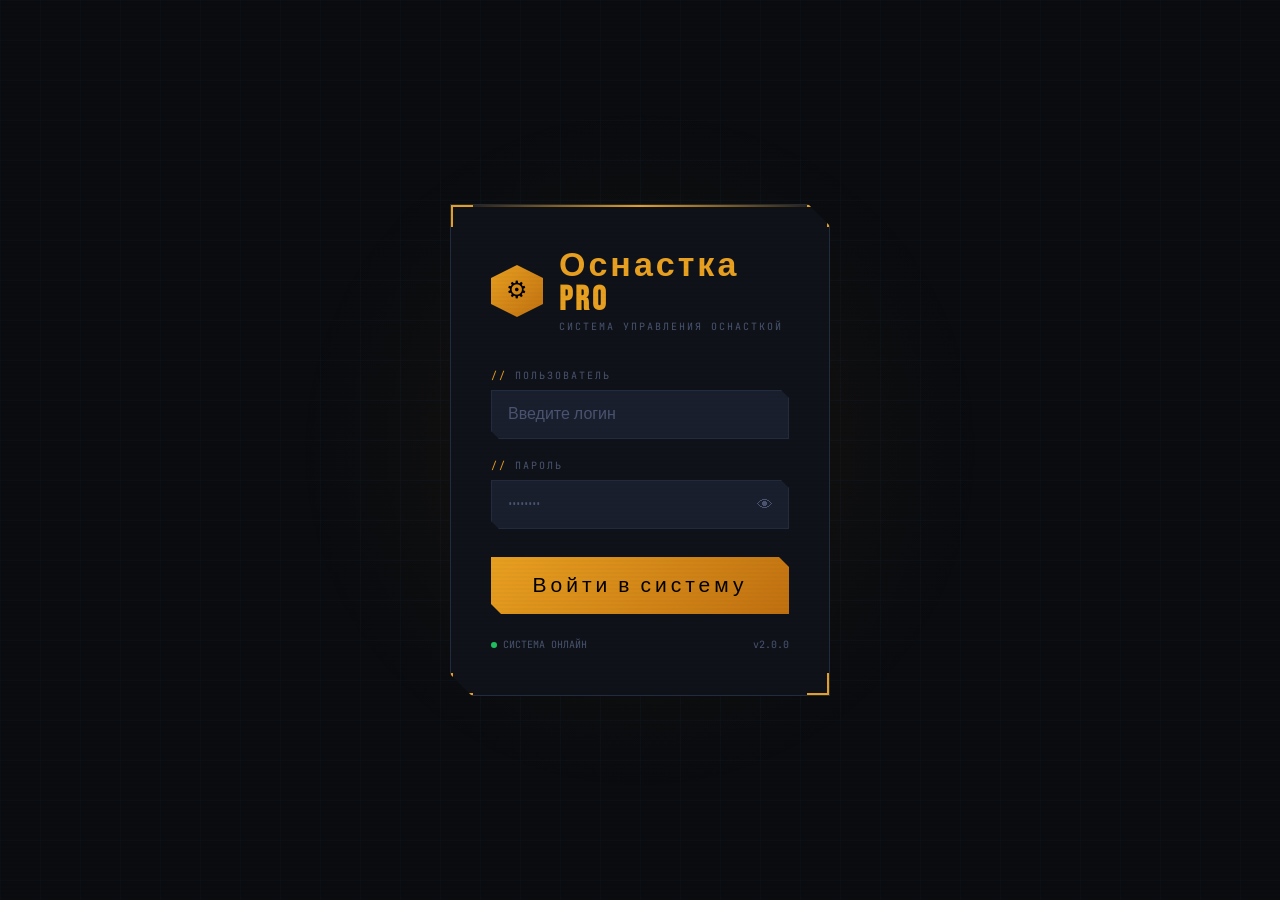
==== login.html @ 9332252e "Add files via upload" ====
<!DOCTYPE html>
<html lang="ru">
<head>
    <meta charset="UTF-8">
    <meta name="viewport" content="width=device-width, initial-scale=1.0">
    <title>Оснастка PRO — Вход</title>
    <link href="https://fonts.googleapis.com/css2?family=Bebas+Neue&family=JetBrains+Mono:wght@400;600&family=Rajdhani:wght@500;600;700&display=swap" rel="stylesheet">
    <style>
        :root{--ink:#0a0c10;--steel:#141824;--panel:#0f1319;--border:#232b3e;--accent:#e8a020;--text:#c8d0e0;--muted:#4a5470;--danger:#e03030;--ok:#20c060}
        *{margin:0;padding:0;box-sizing:border-box}
        body{font-family:'Rajdhani',sans-serif;background:var(--ink);min-height:100vh;display:flex;align-items:center;justify-content:center;overflow:hidden;position:relative}
        body::before{content:'';position:fixed;inset:0;background-image:linear-gradient(rgba(59,125,216,.04) 1px,transparent 1px),linear-gradient(90deg,rgba(59,125,216,.04) 1px,transparent 1px);background-size:40px 40px;pointer-events:none}
        body::after{content:'';position:fixed;width:700px;height:700px;border-radius:50%;background:radial-gradient(circle,rgba(232,160,32,.06) 0%,transparent 70%);top:50%;left:50%;transform:translate(-50%,-50%);pointer-events:none;animation:glow 4s ease-in-out infinite}
        @keyframes glow{0%,100%{opacity:1;transform:translate(-50%,-50%) scale(1)}50%{opacity:.5;transform:translate(-50%,-50%) scale(1.15)}}
        .scanline{position:fixed;inset:0;background:repeating-linear-gradient(0deg,transparent,transparent 2px,rgba(0,0,0,.015) 2px,rgba(0,0,0,.015) 4px);pointer-events:none;z-index:9999}
        .wrap{width:100%;max-width:420px;padding:20px;position:relative;z-index:1}
        .card{background:var(--panel);border:1px solid var(--border);padding:44px 40px;position:relative;clip-path:polygon(0 0,calc(100% - 22px) 0,100% 22px,100% 100%,22px 100%,0 calc(100% - 22px))}
        .card::before{content:'';position:absolute;top:0;left:0;right:0;height:2px;background:linear-gradient(90deg,transparent,var(--accent),transparent)}
        .corner{position:absolute;width:22px;height:22px}
        .tl{top:0;left:0;border-top:2px solid var(--accent);border-left:2px solid var(--accent)}
        .tr{top:0;right:0;border-top:2px solid var(--accent);border-right:2px solid var(--accent)}
        .bl{bottom:0;left:0;border-bottom:2px solid var(--accent);border-left:2px solid var(--accent)}
        .br{bottom:0;right:0;border-bottom:2px solid var(--accent);border-right:2px solid var(--accent)}
        .brand{display:flex;align-items:center;gap:16px;margin-bottom:36px}
        .brand-hex{width:52px;height:52px;background:linear-gradient(135deg,var(--accent),#c07010);clip-path:polygon(50% 0%,100% 25%,100% 75%,50% 100%,0 75%,0 25%);display:flex;align-items:center;justify-content:center;font-size:24px;flex-shrink:0}
        .brand h1{font-family:'Bebas Neue',sans-serif;font-size:34px;color:var(--accent);letter-spacing:3px;line-height:1}
        .brand p{font-family:'JetBrains Mono',monospace;font-size:10px;color:var(--muted);letter-spacing:2px;text-transform:uppercase;margin-top:3px}
        .lbl{font-family:'JetBrains Mono',monospace;font-size:10px;text-transform:uppercase;letter-spacing:2px;color:var(--muted);margin-bottom:8px}
        .lbl span{color:var(--accent)}
        .field{margin-bottom:20px}
        input[type=text],input[type=password]{width:100%;padding:13px 46px 13px 16px;background:#1a1f2e;border:1px solid var(--border);color:var(--text);font-family:'Rajdhani',sans-serif;font-size:16px;font-weight:500;outline:none;transition:.2s;clip-path:polygon(0 0,calc(100% - 8px) 0,100% 8px,100% 100%,8px 100%,0 calc(100% - 8px))}
        input::placeholder{color:var(--muted)}
        input:focus{border-color:var(--accent);background:#1e2535;box-shadow:0 0 0 1px var(--accent),inset 0 0 20px rgba(232,160,32,.03)}
        .pw-wrap{position:relative}
        .eye{position:absolute;right:12px;top:50%;transform:translateY(-50%);background:none;border:none;color:var(--muted);cursor:pointer;font-size:16px;padding:4px;transition:color .2s}
        .eye:hover{color:var(--accent)}
        .err{display:none;background:rgba(224,48,48,.1);border:1px solid rgba(224,48,48,.3);color:#ff7070;padding:12px 16px;font-family:'JetBrains Mono',monospace;font-size:11px;margin-bottom:20px;clip-path:polygon(0 0,calc(100% - 6px) 0,100% 6px,100% 100%,6px 100%,0 calc(100% - 6px))}
        .err.on{display:block;animation:shake .3s}
        @keyframes shake{0%,100%{transform:translateX(0)}25%{transform:translateX(-8px)}75%{transform:translateX(8px)}}
        .btn{width:100%;padding:16px;background:linear-gradient(135deg,var(--accent),#c07010);border:none;color:#000;font-family:'Bebas Neue',sans-serif;font-size:21px;letter-spacing:4px;cursor:pointer;position:relative;overflow:hidden;transition:.2s;clip-path:polygon(0 0,calc(100% - 10px) 0,100% 10px,100% 100%,10px 100%,0 calc(100% - 10px));margin-top:8px}
        .btn::after{content:'';position:absolute;inset:0;background:linear-gradient(90deg,transparent,rgba(255,255,255,.2),transparent);transform:translateX(-100%);transition:.4s}
        .btn:hover{transform:translateY(-2px);box-shadow:0 8px 24px rgba(232,160,32,.3)}
        .btn:hover::after{transform:translateX(100%)}
        .btn:active{transform:translateY(0)}
        .btn.busy{pointer-events:none;opacity:.7}
        .footer{margin-top:24px;display:flex;justify-content:space-between;font-family:'JetBrains Mono',monospace;font-size:10px;color:var(--muted)}
        .status{display:flex;align-items:center;gap:6px}
        .dot{width:6px;height:6px;border-radius:50%;background:var(--ok);animation:blink 2s ease-in-out infinite}
        @keyframes blink{0%,100%{opacity:1}50%{opacity:.3}}
    </style>
</head>
<body>
<div class="scanline"></div>
<div class="wrap">
    <div class="card">
        <div class="corner tl"></div><div class="corner tr"></div>
        <div class="corner bl"></div><div class="corner br"></div>
        <div class="brand">
            <div class="brand-hex">⚙</div>
            <div><h1>Оснастка PRO</h1><p>Система управления оснасткой</p></div>
        </div>
        <div id="err" class="err"></div>
        <div class="field">
            <div class="lbl"><span>//</span> Пользователь</div>
            <input type="text" id="username" placeholder="Введите логин" autocomplete="off" autocapitalize="none">
        </div>
        <div class="field">
            <div class="lbl"><span>//</span> Пароль</div>
            <div class="pw-wrap">
                <input type="password" id="password" placeholder="••••••••">
                <button class="eye" onclick="togglePass(this)" type="button" tabindex="-1">👁</button>
            </div>
        </div>
        <button class="btn" id="loginBtn" onclick="login()">Войти в систему</button>
        <div class="footer">
            <span class="status"><span class="dot"></span>СИСТЕМА ОНЛАЙН</span>
            <span>v2.0.0</span>
        </div>
    </div>
</div>
<script>
function togglePass(btn){const i=document.getElementById('password');i.type=i.type==='password'?'text':'password';btn.textContent=i.type==='password'?'👁':'🙈'}
async function login(){
    const u=document.getElementById('username').value.trim(),
          p=document.getElementById('password').value,
          e=document.getElementById('err'),
          b=document.getElementById('loginBtn');
    e.classList.remove('on');
    if(!u||!p){e.textContent='// ОШИБКА: Заполните все поля';e.classList.add('on');return}
    b.textContent='АВТОРИЗАЦИЯ...';b.classList.add('busy');
    try{
        const r=await fetch('auth.php',{method:'POST',headers:{'Content-Type':'application/json'},body:JSON.stringify({username:u,password:p})});
        const d=await r.json();
        if(d.success){b.textContent='✓ ДОСТУП РАЗРЕШЁН';b.style.background='linear-gradient(135deg,#20c060,#108040)';setTimeout(()=>{window.location.href='index.html'},500)}
        else{e.textContent='// ОШИБКА: '+(d.error||'Неверный логин или пароль');e.classList.add('on');b.textContent='Войти в систему';b.classList.remove('busy')}
    }catch{e.textContent='// ОШИБКА: Нет соединения с сервером';e.classList.add('on');b.textContent='Войти в систему';b.classList.remove('busy')}
}
document.addEventListener('keydown',e=>{if(e.key==='Enter')login()});
</script>
</body>
</html>
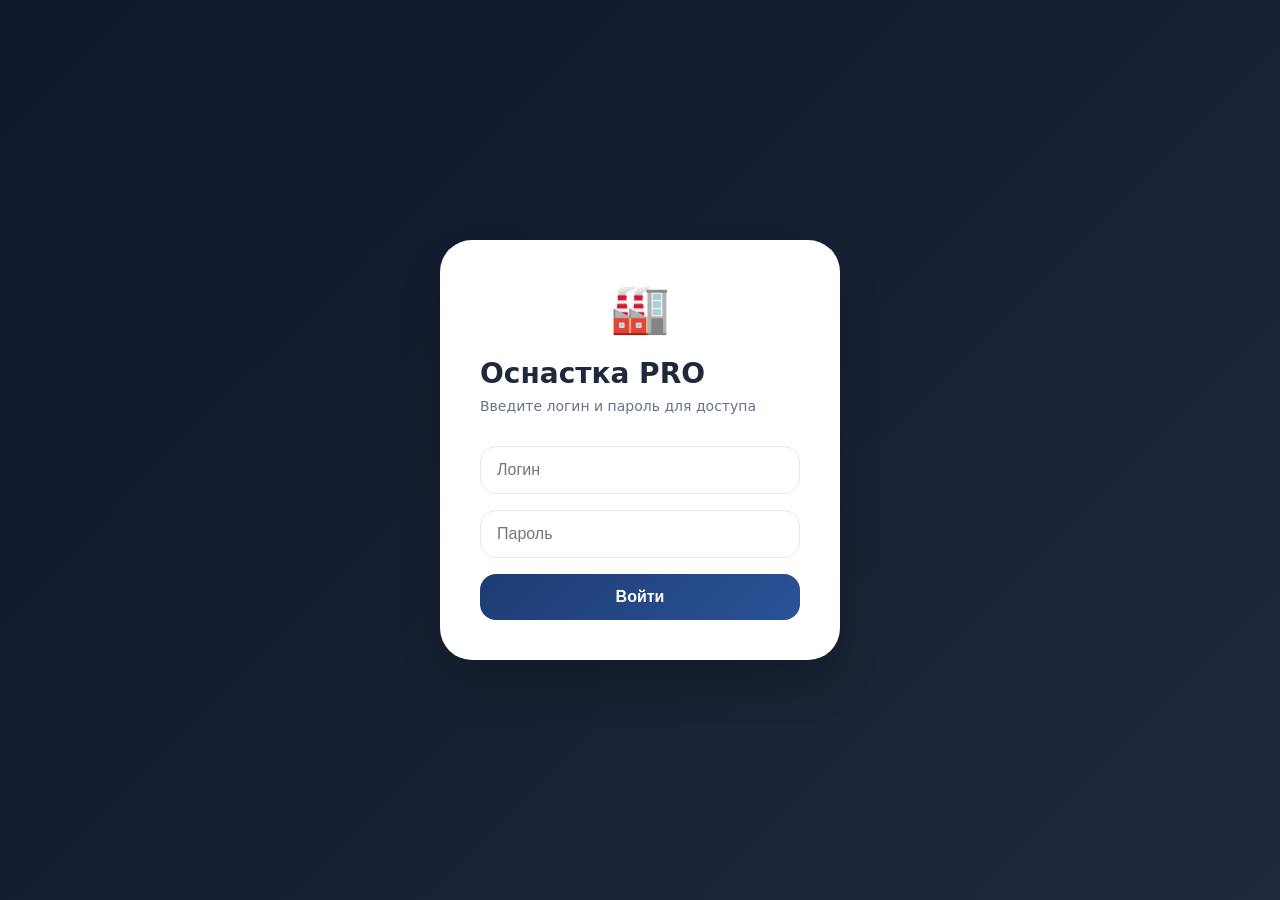
==== commit 5594d17e: "Add files via upload" ====
--- a/login.html
+++ b/login.html
@@ -1,101 +1,148 @@
-<!DOCTYPE html>
-<html lang="ru">
-<head>
-    <meta charset="UTF-8">
-    <meta name="viewport" content="width=device-width, initial-scale=1.0">
-    <title>Оснастка PRO — Вход</title>
-    <link href="https://fonts.googleapis.com/css2?family=Bebas+Neue&family=JetBrains+Mono:wght@400;600&family=Rajdhani:wght@500;600;700&display=swap" rel="stylesheet">
-    <style>
-        :root{--ink:#0a0c10;--steel:#141824;--panel:#0f1319;--border:#232b3e;--accent:#e8a020;--text:#c8d0e0;--muted:#4a5470;--danger:#e03030;--ok:#20c060}
-        *{margin:0;padding:0;box-sizing:border-box}
-        body{font-family:'Rajdhani',sans-serif;background:var(--ink);min-height:100vh;display:flex;align-items:center;justify-content:center;overflow:hidden;position:relative}
-        body::before{content:'';position:fixed;inset:0;background-image:linear-gradient(rgba(59,125,216,.04) 1px,transparent 1px),linear-gradient(90deg,rgba(59,125,216,.04) 1px,transparent 1px);background-size:40px 40px;pointer-events:none}
-        body::after{content:'';position:fixed;width:700px;height:700px;border-radius:50%;background:radial-gradient(circle,rgba(232,160,32,.06) 0%,transparent 70%);top:50%;left:50%;transform:translate(-50%,-50%);pointer-events:none;animation:glow 4s ease-in-out infinite}
-        @keyframes glow{0%,100%{opacity:1;transform:translate(-50%,-50%) scale(1)}50%{opacity:.5;transform:translate(-50%,-50%) scale(1.15)}}
-        .scanline{position:fixed;inset:0;background:repeating-linear-gradient(0deg,transparent,transparent 2px,rgba(0,0,0,.015) 2px,rgba(0,0,0,.015) 4px);pointer-events:none;z-index:9999}
-        .wrap{width:100%;max-width:420px;padding:20px;position:relative;z-index:1}
-        .card{background:var(--panel);border:1px solid var(--border);padding:44px 40px;position:relative;clip-path:polygon(0 0,calc(100% - 22px) 0,100% 22px,100% 100%,22px 100%,0 calc(100% - 22px))}
-        .card::before{content:'';position:absolute;top:0;left:0;right:0;height:2px;background:linear-gradient(90deg,transparent,var(--accent),transparent)}
-        .corner{position:absolute;width:22px;height:22px}
-        .tl{top:0;left:0;border-top:2px solid var(--accent);border-left:2px solid var(--accent)}
-        .tr{top:0;right:0;border-top:2px solid var(--accent);border-right:2px solid var(--accent)}
-        .bl{bottom:0;left:0;border-bottom:2px solid var(--accent);border-left:2px solid var(--accent)}
-        .br{bottom:0;right:0;border-bottom:2px solid var(--accent);border-right:2px solid var(--accent)}
-        .brand{display:flex;align-items:center;gap:16px;margin-bottom:36px}
-        .brand-hex{width:52px;height:52px;background:linear-gradient(135deg,var(--accent),#c07010);clip-path:polygon(50% 0%,100% 25%,100% 75%,50% 100%,0 75%,0 25%);display:flex;align-items:center;justify-content:center;font-size:24px;flex-shrink:0}
-        .brand h1{font-family:'Bebas Neue',sans-serif;font-size:34px;color:var(--accent);letter-spacing:3px;line-height:1}
-        .brand p{font-family:'JetBrains Mono',monospace;font-size:10px;color:var(--muted);letter-spacing:2px;text-transform:uppercase;margin-top:3px}
-        .lbl{font-family:'JetBrains Mono',monospace;font-size:10px;text-transform:uppercase;letter-spacing:2px;color:var(--muted);margin-bottom:8px}
-        .lbl span{color:var(--accent)}
-        .field{margin-bottom:20px}
-        input[type=text],input[type=password]{width:100%;padding:13px 46px 13px 16px;background:#1a1f2e;border:1px solid var(--border);color:var(--text);font-family:'Rajdhani',sans-serif;font-size:16px;font-weight:500;outline:none;transition:.2s;clip-path:polygon(0 0,calc(100% - 8px) 0,100% 8px,100% 100%,8px 100%,0 calc(100% - 8px))}
-        input::placeholder{color:var(--muted)}
-        input:focus{border-color:var(--accent);background:#1e2535;box-shadow:0 0 0 1px var(--accent),inset 0 0 20px rgba(232,160,32,.03)}
-        .pw-wrap{position:relative}
-        .eye{position:absolute;right:12px;top:50%;transform:translateY(-50%);background:none;border:none;color:var(--muted);cursor:pointer;font-size:16px;padding:4px;transition:color .2s}
-        .eye:hover{color:var(--accent)}
-        .err{display:none;background:rgba(224,48,48,.1);border:1px solid rgba(224,48,48,.3);color:#ff7070;padding:12px 16px;font-family:'JetBrains Mono',monospace;font-size:11px;margin-bottom:20px;clip-path:polygon(0 0,calc(100% - 6px) 0,100% 6px,100% 100%,6px 100%,0 calc(100% - 6px))}
-        .err.on{display:block;animation:shake .3s}
-        @keyframes shake{0%,100%{transform:translateX(0)}25%{transform:translateX(-8px)}75%{transform:translateX(8px)}}
-        .btn{width:100%;padding:16px;background:linear-gradient(135deg,var(--accent),#c07010);border:none;color:#000;font-family:'Bebas Neue',sans-serif;font-size:21px;letter-spacing:4px;cursor:pointer;position:relative;overflow:hidden;transition:.2s;clip-path:polygon(0 0,calc(100% - 10px) 0,100% 10px,100% 100%,10px 100%,0 calc(100% - 10px));margin-top:8px}
-        .btn::after{content:'';position:absolute;inset:0;background:linear-gradient(90deg,transparent,rgba(255,255,255,.2),transparent);transform:translateX(-100%);transition:.4s}
-        .btn:hover{transform:translateY(-2px);box-shadow:0 8px 24px rgba(232,160,32,.3)}
-        .btn:hover::after{transform:translateX(100%)}
-        .btn:active{transform:translateY(0)}
-        .btn.busy{pointer-events:none;opacity:.7}
-        .footer{margin-top:24px;display:flex;justify-content:space-between;font-family:'JetBrains Mono',monospace;font-size:10px;color:var(--muted)}
-        .status{display:flex;align-items:center;gap:6px}
-        .dot{width:6px;height:6px;border-radius:50%;background:var(--ok);animation:blink 2s ease-in-out infinite}
-        @keyframes blink{0%,100%{opacity:1}50%{opacity:.3}}
-    </style>
-</head>
-<body>
-<div class="scanline"></div>
-<div class="wrap">
-    <div class="card">
-        <div class="corner tl"></div><div class="corner tr"></div>
-        <div class="corner bl"></div><div class="corner br"></div>
-        <div class="brand">
-            <div class="brand-hex">⚙</div>
-            <div><h1>Оснастка PRO</h1><p>Система управления оснасткой</p></div>
-        </div>
-        <div id="err" class="err"></div>
-        <div class="field">
-            <div class="lbl"><span>//</span> Пользователь</div>
-            <input type="text" id="username" placeholder="Введите логин" autocomplete="off" autocapitalize="none">
-        </div>
-        <div class="field">
-            <div class="lbl"><span>//</span> Пароль</div>
-            <div class="pw-wrap">
-                <input type="password" id="password" placeholder="••••••••">
-                <button class="eye" onclick="togglePass(this)" type="button" tabindex="-1">👁</button>
-            </div>
-        </div>
-        <button class="btn" id="loginBtn" onclick="login()">Войти в систему</button>
-        <div class="footer">
-            <span class="status"><span class="dot"></span>СИСТЕМА ОНЛАЙН</span>
-            <span>v2.0.0</span>
-        </div>
-    </div>
-</div>
-<script>
-function togglePass(btn){const i=document.getElementById('password');i.type=i.type==='password'?'text':'password';btn.textContent=i.type==='password'?'👁':'🙈'}
-async function login(){
-    const u=document.getElementById('username').value.trim(),
-          p=document.getElementById('password').value,
-          e=document.getElementById('err'),
-          b=document.getElementById('loginBtn');
-    e.classList.remove('on');
-    if(!u||!p){e.textContent='// ОШИБКА: Заполните все поля';e.classList.add('on');return}
-    b.textContent='АВТОРИЗАЦИЯ...';b.classList.add('busy');
-    try{
-        const r=await fetch('auth.php',{method:'POST',headers:{'Content-Type':'application/json'},body:JSON.stringify({username:u,password:p})});
-        const d=await r.json();
-        if(d.success){b.textContent='✓ ДОСТУП РАЗРЕШЁН';b.style.background='linear-gradient(135deg,#20c060,#108040)';setTimeout(()=>{window.location.href='index.html'},500)}
-        else{e.textContent='// ОШИБКА: '+(d.error||'Неверный логин или пароль');e.classList.add('on');b.textContent='Войти в систему';b.classList.remove('busy')}
-    }catch{e.textContent='// ОШИБКА: Нет соединения с сервером';e.classList.add('on');b.textContent='Войти в систему';b.classList.remove('busy')}
-}
-document.addEventListener('keydown',e=>{if(e.key==='Enter')login()});
-</script>
-</body>
-</html>
+<!DOCTYPE html>
+<html lang="ru">
+<head>
+    <meta charset="UTF-8">
+    <meta name="viewport" content="width=device-width, initial-scale=1.0">
+    <title>Вход - Оснастка PRO</title>
+    <style>
+        * {
+            margin: 0;
+            padding: 0;
+            box-sizing: border-box;
+        }
+        
+        body {
+            font-family: 'Inter', system-ui, sans-serif;
+            background: linear-gradient(135deg, #0f172a 0%, #1e293b 100%);
+            min-height: 100vh;
+            display: flex;
+            justify-content: center;
+            align-items: center;
+        }
+        
+        .login-container {
+            background: white;
+            border-radius: 32px;
+            padding: 40px;
+            width: 100%;
+            max-width: 400px;
+            box-shadow: 0 25px 50px -12px rgba(0,0,0,0.25);
+        }
+        
+        h1 {
+            font-size: 28px;
+            margin-bottom: 8px;
+            color: #1e293b;
+        }
+        
+        .subtitle {
+            color: #64748b;
+            margin-bottom: 32px;
+            font-size: 14px;
+        }
+        
+        input {
+            width: 100%;
+            padding: 14px 16px;
+            border: 1px solid #e2e8f0;
+            border-radius: 16px;
+            font-size: 16px;
+            margin-bottom: 16px;
+            transition: 0.2s;
+        }
+        
+        input:focus {
+            outline: none;
+            border-color: #2a5298;
+            box-shadow: 0 0 0 3px rgba(42,82,152,0.1);
+        }
+        
+        button {
+            width: 100%;
+            padding: 14px;
+            background: linear-gradient(135deg, #1e3c72, #2a5298);
+            color: white;
+            border: none;
+            border-radius: 16px;
+            font-size: 16px;
+            font-weight: 600;
+            cursor: pointer;
+            transition: 0.2s;
+        }
+        
+        button:hover {
+            transform: translateY(-2px);
+            box-shadow: 0 10px 20px rgba(0,0,0,0.1);
+        }
+        
+        .error {
+            background: #fee2e2;
+            color: #dc2626;
+            padding: 12px;
+            border-radius: 12px;
+            margin-bottom: 20px;
+            font-size: 14px;
+            text-align: center;
+        }
+        
+        .logo {
+            font-size: 48px;
+            text-align: center;
+            margin-bottom: 20px;
+        }
+    </style>
+</head>
+<body>
+    <div class="login-container">
+        <div class="logo">🏭</div>
+        <h1>Оснастка PRO</h1>
+        <div class="subtitle">Введите логин и пароль для доступа</div>
+        
+        <div id="errorMsg" class="error" style="display: none;"></div>
+        
+        <input type="text" id="username" placeholder="Логин" autocomplete="off">
+        <input type="password" id="password" placeholder="Пароль">
+        <button onclick="login()">Войти</button>
+    </div>
+    
+    <script>
+        async function login() {
+            const username = document.getElementById('username').value;
+            const password = document.getElementById('password').value;
+            const errorDiv = document.getElementById('errorMsg');
+            
+            if (!username || !password) {
+                errorDiv.style.display = 'block';
+                errorDiv.textContent = 'Заполните все поля';
+                return;
+            }
+            
+            try {
+                const response = await fetch('auth.php', {
+                    method: 'POST',
+                    headers: {
+                        'Content-Type': 'application/json'
+                    },
+                    body: JSON.stringify({ username: username, password: password })
+                });
+                
+                const data = await response.json();
+                
+                if (data.success) {
+                    window.location.href = 'index.html';
+                } else {
+                    errorDiv.style.display = 'block';
+                    errorDiv.textContent = data.error || 'Неверный логин или пароль';
+                }
+            } catch (error) {
+                errorDiv.style.display = 'block';
+                errorDiv.textContent = 'Ошибка соединения';
+            }
+        }
+        
+        document.getElementById('password').addEventListener('keypress', function(e) {
+            if (e.key === 'Enter') login();
+        });
+    </script>
+</body>
+</html>
